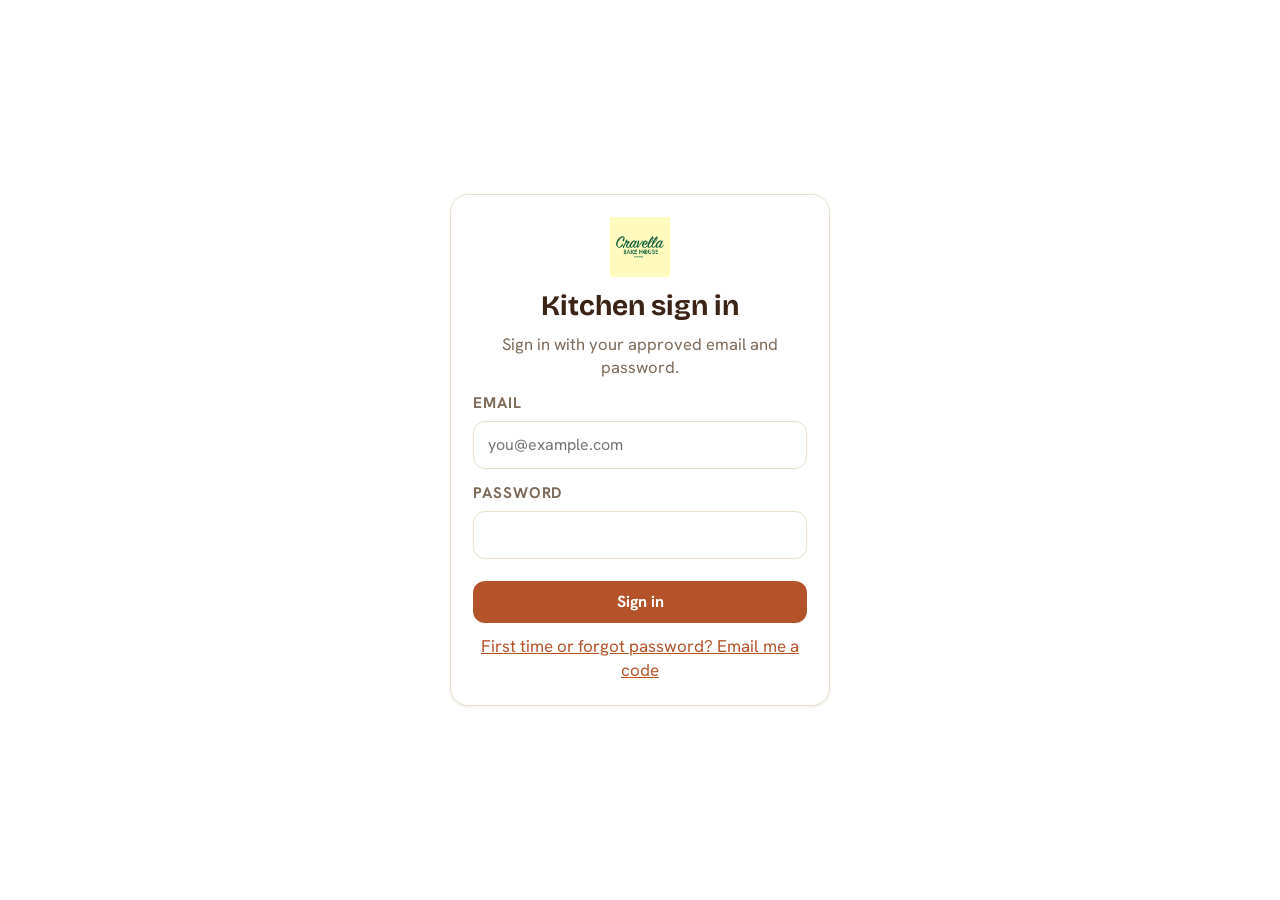
==== kds/index.html @ 945480f7 "KDS: larger fonts throughout Co-Authored-By: Claude Sonnet 5.5 <noreply@anthropic.com> Claude-Sessio" ====
<!doctype html>
<html lang="en">
<head>
<script>if(window.top!==window.self){try{window.top.location.replace(window.self.location.href)}catch(_){document.documentElement.innerHTML=""}}</script>
<meta charset="utf-8">
<meta name="viewport" content="width=device-width,initial-scale=1,viewport-fit=cover">
<meta name="robots" content="noindex,nofollow">
<title>Cravella Kitchen</title>
<meta name="theme-color" content="#fffbbe">
<link rel="icon" href="../icon-192.png">
<link rel="preconnect" href="https://cravella-api.connect-679.workers.dev" crossorigin>
<link rel="preconnect" href="https://fonts.gstatic.com" crossorigin>
<link rel="preload" as="style" href="https://fonts.googleapis.com/css2?family=Bricolage+Grotesque:wght@600;700&family=Hanken+Grotesk:wght@400;500;600;700&display=swap" onload="this.onload=null;this.rel='stylesheet'">
<noscript><link rel="stylesheet" href="https://fonts.googleapis.com/css2?family=Bricolage+Grotesque:wght@600;700&family=Hanken+Grotesk:wght@400;500;600;700&display=swap"></noscript>
<style>
:root{color-scheme:light;--cream:#fffbbe;--bg:#ffffff;--card:#ffffff;--ink:#3b2416;--mut:#7d6a58;--line:#eadfc9;--acc:#b4532a;--acc-ink:#ffffff;--ok:#2f7d4f;--bad:#c0392b;--warn:#b9791a;--shadow:0 1px 3px rgba(60,36,22,.10);--col:#fbf6ea}
*{box-sizing:border-box;margin:0;-webkit-tap-highlight-color:transparent}
html,body{height:100%}
body{background:var(--bg);color:var(--ink);font:400 16px/1.4 'Hanken Grotesk',system-ui,sans-serif;display:flex;flex-direction:column;min-height:100vh}
h1,h2,.t{font-family:'Bricolage Grotesque','Hanken Grotesk',system-ui,sans-serif}
button{font:inherit;color:inherit;cursor:pointer;border:0;background:none}
.hide{display:none!important}
.top{background:var(--cream);padding:calc(10px + env(safe-area-inset-top)) 16px 10px;display:flex;justify-content:space-between;align-items:center;gap:12px;flex-wrap:wrap}
.brand{display:flex;align-items:center;gap:12px;min-width:0}.brand img{height:44px;width:auto;display:block}
.brand h1{font-size:28.2px;line-height:1.1}.brand small{display:block;font-size:15.4px;color:#6a5a2a}
.tools{display:flex;align-items:center;gap:8px;flex-wrap:wrap}
.btn{display:inline-block;padding:10px 16px;border-radius:12px;background:var(--acc);color:var(--acc-ink);font-weight:700;text-align:center}
.btn.ol{background:transparent;color:var(--ink);border:1px solid var(--line)}
.btn.sm{padding:7px 12px;font-size:17.9px;border-radius:10px}
.btn[disabled]{opacity:.55}
.clock{font:700 22px 'Bricolage Grotesque',system-ui,sans-serif;padding:0 6px}
.bar{display:flex;gap:8px;align-items:center;padding:10px 16px;border-bottom:1px solid var(--line);flex-wrap:wrap}
.chip{padding:8px 14px;border:1px solid var(--line);border-radius:999px;font-weight:600;font-size:18.6px;background:var(--card)}
.chip.on{background:var(--ink);color:var(--bg);border-color:var(--ink)}
.upd{margin-left:auto;font-size:16.6px;color:var(--mut)}
.mtabs{display:none}
.board{flex:1;display:grid;grid-template-columns:repeat(4,minmax(0,1fr));gap:12px;padding:12px 16px calc(16px + env(safe-area-inset-bottom));align-items:start}
.col{background:var(--col);border:1px solid var(--line);border-radius:16px;min-height:200px;display:flex;flex-direction:column;max-height:calc(100vh - 170px);overflow:hidden}
.ch{display:flex;justify-content:space-between;align-items:center;padding:12px 14px;border-bottom:1px solid var(--line);font:700 18px 'Bricolage Grotesque',system-ui,sans-serif}
.ch .n{min-width:26px;padding:0 8px;border-radius:13px;background:var(--acc);color:var(--acc-ink);font:700 14px/26px 'Hanken Grotesk',sans-serif;text-align:center}
.col[data-c=baking] .ch .n{background:var(--warn)}.col[data-c=ready] .ch .n,.col[data-c=delivered] .ch .n{background:var(--ok)}
.cl{overflow-y:auto;padding:10px;display:flex;flex-direction:column;gap:10px}
.empty{color:var(--mut);text-align:center;padding:26px 10px;font-size:17.9px}
.k{background:var(--card);border:1px solid var(--line);border-left:6px solid var(--line);border-radius:14px;padding:12px;box-shadow:var(--shadow)}
.k.late{border-left-color:var(--bad)}.k.soon{border-left-color:var(--warn)}.k.today{border-left-color:var(--ok)}
.k.late .due b{color:var(--bad)}.k.soon .due b{color:var(--warn)}
.kh{display:flex;justify-content:space-between;gap:8px;align-items:flex-start}
.id{font:700 19px 'Bricolage Grotesque',system-ui,sans-serif}
.nm{color:var(--mut);font-size:17.9px}
.mode{display:inline-block;padding:3px 10px;border-radius:999px;font-size:16.6px;font-weight:700;background:#e4edff;color:#27509e;white-space:nowrap}
.mode.pk{background:#ffe3cc;color:#a24a00}
.due{margin-top:6px;font-size:17.9px;color:var(--mut)}.due b{color:var(--ink);font-size:20.5px}
.tag{display:inline-block;margin:6px 6px 0 0;padding:2px 9px;border-radius:999px;font-size:15.4px;font-weight:700;background:#fff1c9;color:#7a5a00}
.tag.new{background:#e4edff;color:#27509e}.tag.adv{background:#ffe3cc;color:#a24a00}
.items{margin:10px 0 0;padding:0;list-style:none}
.items li{padding:6px 0;border-top:1px dashed var(--line);font-size:20.5px;font-weight:600}
.items li:first-child{border-top:0}
.items li small{display:block;font-weight:400;color:var(--mut);font-size:17.3px}
.note{margin-top:10px;padding:9px 11px;border-radius:10px;background:#fff1c2;color:#6b4b00;font-weight:600;font-size:19.2px;white-space:pre-wrap;word-break:break-word}
.ph{display:flex;gap:6px;flex-wrap:wrap;margin-top:10px}
.ph button{all:unset;cursor:pointer}.ph img{width:68px;height:68px;object-fit:cover;border-radius:10px;border:1px solid var(--line);display:block}
.go{width:100%;margin-top:12px;padding:14px;border-radius:12px;background:var(--acc);color:var(--acc-ink);font-weight:700;font-size:21.8px}
.go.ok{background:var(--ok)}.go.warn{background:var(--warn)}
.go[disabled]{opacity:.55}
.back{display:block;margin:8px auto 0;font-size:16.6px;color:var(--mut);text-decoration:underline}
.stp{display:grid;grid-template-columns:repeat(3,minmax(0,1fr));gap:5px;margin-top:12px}
.st{min-width:0;padding:7px 2px;border-radius:9px;border:1px solid var(--line);font-size:14.5px;font-weight:700;text-align:center;line-height:1.15;background:#fff;color:var(--mut)}
.st.done{background:#d9efe1;color:#1f6b3d;border-color:#bfe3cb}
.st.cur{background:var(--ok);color:#fff;border-color:var(--ok)}
.st.nx{border-color:var(--acc);color:var(--acc)}
.st[data-s]{cursor:pointer}
.st.lock{cursor:default}
.ov{position:fixed;inset:0;z-index:30;background:rgba(40,24,12,.85);display:flex;align-items:center;justify-content:center;padding:16px}
.ov img{max-width:100%;max-height:100%;border-radius:12px}
.ov button{position:absolute;top:calc(12px + env(safe-area-inset-top));right:14px;padding:10px 16px;border-radius:12px;background:#fff;font-weight:700}
.login{flex:1;display:flex;align-items:center;justify-content:center;padding:20px}
.lbox{width:100%;max-width:380px;background:var(--card);border:1px solid var(--line);border-radius:18px;padding:22px;box-shadow:var(--shadow)}
.lbox img{height:60px;display:block;margin:0 auto 10px}
.lbox h2{text-align:center;font-size:28.2px;margin-bottom:6px}
.i{width:100%;padding:12px 14px;border:1px solid var(--line);border-radius:12px;background:var(--card);color:var(--ink);font:inherit}
label.f{display:block;font-size:15.4px;font-weight:700;letter-spacing:.06em;text-transform:uppercase;color:var(--mut);margin:14px 0 6px}
.hint{font-size:16.6px;color:var(--mut);margin-top:8px}
.err{color:var(--bad);font-weight:600;margin-top:8px;font-size:17.9px}
.lbox .btn{width:100%;margin-top:14px}
.lbox .lnk{display:block;margin:12px auto 0;font-size:16.6px;color:var(--acc);text-decoration:underline}
.toast{position:fixed;left:50%;bottom:calc(20px + env(safe-area-inset-bottom));transform:translate(-50%,20px);background:var(--ink);color:#fff;padding:11px 18px;border-radius:12px;opacity:0;pointer-events:none;transition:.2s;z-index:40;max-width:90vw}
.toast.on{opacity:1;transform:translate(-50%,0)}
@media (min-width:1700px){body{zoom:1.25}.col{max-height:calc((100vh - 170px)/1.25)}}
@media (min-width:2300px){body{zoom:1.7}.col{max-height:calc((100vh - 170px)/1.7)}}
@media (min-width:3000px){body{zoom:2.3}.col{max-height:calc((100vh - 170px)/2.3)}}
@media (max-width:1100px){.board{grid-template-columns:repeat(2,minmax(0,1fr))}.col{max-height:none}}
@media (max-width:640px){
 .mtabs{display:flex;gap:6px;padding:8px 16px;overflow-x:auto;border-bottom:1px solid var(--line)}
 .mtabs .chip{flex:none}
 .board{grid-template-columns:1fr}.col{display:none;max-height:none}.col.on{display:flex}
}
</style>
</head>
<body>
<div id="login" class="login hide">
 <div class="lbox">
  <img src="../icon-192.png" alt="Cravella">
  <h2>Kitchen sign in</h2>
  <div class="hint" id="lHint" style="text-align:center;margin-top:0">Sign in with your approved email and password.</div>
  <label class="f" for="aEmail">Email</label><input class="i" id="aEmail" type="email" inputmode="email" autocomplete="username" placeholder="you@example.com">
  <div id="pwBox"><label class="f" for="aPw">Password</label><input class="i" id="aPw" type="password" autocomplete="current-password"></div>
  <div id="codeBox" class="hide"><label class="f" for="aCode">6-digit code</label><input class="i" id="aCode" type="text" inputmode="numeric" maxlength="6" autocomplete="one-time-code"></div>
  <div class="err" id="lErr"></div>
  <button class="btn" id="lGo">Sign in</button>
  <button class="lnk" id="lMode" style="all:unset;display:block;margin:12px auto 0;font-size:17px;color:var(--acc);text-decoration:underline;cursor:pointer;text-align:center">First time or forgot password? Email me a code</button>
 </div>
</div>

<div id="app" class="hide" style="flex:1;display:flex;flex-direction:column">
 <div class="top">
  <div class="brand"><img src="../icon-192.png" alt="Cravella"><div><h1 class="t">Kitchen</h1><small>Cravella Bake House</small></div></div>
  <div class="tools">
   <div class="clock" id="clock"></div>
   <button class="btn ol sm" id="snd">🔔 Sound off</button>
   <button class="btn ol sm" id="ref">↻ Refresh</button>
   <button class="btn ol sm" id="out">Sign out</button>
  </div>
 </div>
 <div class="bar" id="bar">
  <button class="chip on" data-r="today">Today</button>
  <button class="chip" data-r="tomorrow">Tomorrow</button>
  <button class="chip" data-r="week">Next 7 days</button>
  <button class="chip" data-r="all">All</button>
  <span class="upd" id="upd"></span>
 </div>
 <div class="mtabs" id="mtabs"></div>
 <div class="board" id="board"></div>
</div>
<div id="lb" class="ov hide"><button id="lbx">Close</button><img id="lbi" alt=""></div>
<div id="toast" class="toast"></div>

<script>
const API_URL='https://cravella-api.connect-679.workers.dev';
const $=id=>document.getElementById(id);
const esc=s=>String(s==null?'':s).replace(/[&<>"']/g,c=>({'&':'&amp;','<':'&lt;','>':'&gt;','"':'&quot;',"'":'&#39;'}[c]));
const ST=k=>{try{return localStorage.getItem(k)}catch(_){return null}};
const SS=(k,v)=>{try{v==null?localStorage.removeItem(k):localStorage.setItem(k,v)}catch(_){}};
const pad=n=>String(n).padStart(2,'0'),ymd=d=>d.getFullYear()+'-'+pad(d.getMonth()+1)+'-'+pad(d.getDate());
let tok=ST('cb_admin_tok')||'',orders=[],baking=new Set(),skew=0,range='today',mcol='tobake',known=null,busy=0,pollT=0,soundOn=ST('cb_kds_sound')==='1',actx=null,localBake=false,errMsg='';
let toastT;function toast(m){const t=$('toast');t.textContent=m;t.classList.add('on');clearTimeout(toastT);toastT=setTimeout(()=>t.classList.remove('on'),2400)}
async function api(p){const res=await fetch(API_URL,{method:'POST',headers:{'Content-Type':'text/plain;charset=utf-8'},body:JSON.stringify(Object.assign({token:tok},p))});return res.json()}
const nowMs=()=>Date.now()+skew;
const dueMs=(d,t)=>{const m=String(t).match(/^(\d+):(\d+) (AM|PM)$/);if(!m||!/^\d{4}-\d{2}-\d{2}$/.test(d))return 0;return Date.parse(d+'T'+pad((+m[1]%12)+(m[3]==='PM'?12:0))+':'+m[2]+':00+05:30')||0};
const dur=ms=>{const m=Math.floor(Math.abs(ms)/60000),d=Math.floor(m/1440),h=Math.floor(m%1440/60),mi=m%60;return d?d+'d '+h+'h':h?h+'h '+mi+'m':mi+'m'};
const fmtD=s=>{const m=String(s).match(/^(\d{4})-(\d{2})-(\d{2})$/);if(!m)return s;return new Date(+m[1],m[2]-1,+m[3]).toLocaleDateString('en-IN',{weekday:'short',day:'numeric',month:'short'})};
const dueList=o=>{const a=[{ms:dueMs(o.date,o.time),d:o.date,t:o.time,l:o.split?'Cakes':''}];if(o.split)a.push({ms:dueMs(o.split.date,o.split.time),d:o.split.date,t:o.split.time,l:'Other bakes'});return a.filter(x=>x.ms).sort((p,q)=>p.ms-q.ms)};
const firstDue=o=>(dueList(o)[0]||{ms:0}).ms;

/* ---------- sign in (same accounts as the admin page) ---------- */
let step='pw';
function showLogin(msg){$('app').classList.add('hide');$('login').classList.remove('hide');if(msg)$('lErr').textContent=msg}
function loginMode(m){step=m;const pw=m==='pw';$('pwBox').classList.toggle('hide',!pw);$('codeBox').classList.add('hide');$('lErr').textContent='';
 $('lGo').textContent=pw?'Sign in':'Send code';$('lMode').textContent=pw?'First time or forgot password? Email me a code':'Back to password sign in';
 $('lHint').textContent=pw?'Sign in with your approved email and password.':'We will email a 6-digit code to approved emails.'}
$('lMode').onclick=()=>loginMode(step==='pw'?'email':'pw');
$('aEmail').value=ST('cb_admin_email')||'';
async function finishLogin(t,err){tok=t;const m=await api({action:'admin_me'});
 if(!m.ok&&m.error==='2fa'){SS('cb_admin_tok',tok);err.innerHTML='Extra security step needed. Open the <a href="../admin.html">admin page</a>, finish it there, then come back.';return false}
 if(!m.ok){tok='';err.textContent='This email is not approved.';return false}
 SS('cb_admin_tok',tok);await start();return true}
$('lGo').onclick=async()=>{const b=$('lGo'),e=$('aEmail').value.trim(),err=$('lErr');err.textContent='';err.style.color='';b.disabled=true;
 try{
  if(!/^\S+@\S+\.\S+$/.test(e)){err.textContent='Please enter a valid email.';return}
  if(step==='pw'){const r=await api({action:'admin_pw_login',email:e,password:$('aPw').value,token:''});if(!r.ok){err.textContent=r.error||'Could not sign in.';return}SS('cb_admin_email',e);$('aPw').value='';await finishLogin(r.token,err)}
  else if(step==='email'){const r=await api({action:'otp_request',email:e,token:''});if(!r.ok){err.textContent=r.error||'Could not send the code.';return}
   SS('cb_admin_email',e);step='code';$('codeBox').classList.remove('hide');b.textContent='Sign in';$('aCode').focus();err.style.color='var(--mut)';err.textContent='Code sent to '+e+'. It can take a minute to arrive (check Spam).'}
  else{const r=await api({action:'otp_verify',email:e,code:$('aCode').value,token:''});if(!r.ok){err.textContent=r.error||'That code is not right.';return}if(!await finishLogin(r.token,err))loginMode('email')}
 }catch(_){err.textContent='No connection. Please try again.'}finally{b.disabled=false}};
['aPw','aCode','aEmail'].forEach(id=>$(id).addEventListener('keydown',e=>{if(e.key==='Enter')$('lGo').click()}));
$('out').onclick=()=>{SS('cb_admin_tok',null);tok='';clearInterval(pollT);showLogin('')};

/* ---------- data ---------- */
const OSTEP=[['New','New'],['Confirmed','Confirmed'],['Advance received','Advance paid'],['Baking','Baking'],['Ready','Ready'],['Delivered','Delivered']];
function loadLocalBake(){try{return new Set(JSON.parse(ST('cb_kds_bake')||'[]'))}catch(_){return new Set()}}
async function load(first){
 if(busy)return;busy=1;
 try{
  const [r,k]=await Promise.all([api({action:'admin_orders'}),api({action:'admin_wa_kds_get'}).catch(()=>({ok:false}))]);
  if(!r.ok){if(r.error==='auth'||r.error==='no'){tok='';SS('cb_admin_tok',null);showLogin('Please sign in again.');return}errMsg=r.error||'Could not load orders.';render();return}
  if(r.now)skew=r.now-Date.now();
  orders=(r.orders||[]).filter(o=>o.status!=='Cancelled');
  if(k&&k.ok&&Array.isArray(k.ids)){baking=new Set(k.ids.map(String));localBake=false}else{baking=loadLocalBake();localBake=true}
  errMsg='';
  const ids=new Set(orders.map(o=>o.id));
  if(known){const fresh=orders.filter(o=>!known.has(o.id)&&o.status==='New');if(fresh.length){beep();toast('New order: '+fresh.map(o=>o.id).join(', '))}}
  known=ids;
  $('upd').textContent='Updated '+new Date().toLocaleTimeString('en-IN',{hour:'2-digit',minute:'2-digit'});
  render();
 }catch(_){errMsg='No connection. Retrying…';render()}finally{busy=0}
}
async function start(){$('login').classList.add('hide');$('app').classList.remove('hide');setSound();await load(true);clearInterval(pollT);pollT=setInterval(()=>{if(!document.hidden)load()},30000)}
document.addEventListener('visibilitychange',()=>{if(!document.hidden&&tok)load()});
$('ref').onclick=()=>load();

/* ---------- sound ---------- */
function ctx(){try{if(!actx)actx=new (window.AudioContext||window.webkitAudioContext)();if(actx.state==='suspended')actx.resume();return actx}catch(_){return null}}
function beep(){if(!soundOn)return;const c=ctx();if(!c)return;[[880,0],[1175,.18],[880,.36]].forEach(([f,t])=>{const o=c.createOscillator(),g=c.createGain();o.type='sine';o.frequency.value=f;g.gain.setValueAtTime(.0001,c.currentTime+t);g.gain.exponentialRampToValueAtTime(.35,c.currentTime+t+.03);g.gain.exponentialRampToValueAtTime(.0001,c.currentTime+t+.16);o.connect(g);g.connect(c.destination);o.start(c.currentTime+t);o.stop(c.currentTime+t+.18)})}
function setSound(){$('snd').textContent=soundOn?'🔔 Sound on':'🔕 Sound off';$('snd').classList.toggle('ol',!soundOn)}
$('snd').onclick=()=>{soundOn=!soundOn;SS('cb_kds_sound',soundOn?'1':'0');setSound();if(soundOn){ctx();beep()}};
document.addEventListener('click',()=>{if(soundOn)ctx()},{once:true});

/* ---------- board ---------- */
const COLS=[['tobake','To bake'],['baking','Baking'],['ready','Ready'],['delivered','Delivered']];
function stageOf(o){if(o.status==='Delivered')return 'delivered';if(o.status==='Ready')return 'ready';if(baking.has(String(o.id)))return 'baking';return 'tobake'}
function inRange(o){if(range==='all')return true;const d=dueList(o),t=ymd(new Date(nowMs())),tm=ymd(new Date(nowMs()+864e5)),w=ymd(new Date(nowMs()+7*864e5));
 const late=o.status!=='Delivered'&&d.length&&d[0].ms<nowMs()&&d[0].d<t;
 const days=d.map(x=>x.d);
 if(range==='today')return late||days.includes(t);
 if(range==='tomorrow')return days.includes(tm);
 return late||days.some(x=>x>=t&&x<=w)}
function lineParts(l){const m=/^(.*) – ₹(\d+(?:\.\d+)?)$/.exec(l),d=m?m[1]:l;let x;
 if((x=/^(.*) × (\d+) \((.*)\)$/.exec(d)))return {n:x[1],q:x[3]+' · '+x[2]+' pcs'};
 if((x=/^(.*?) · (.*)$/.exec(d)))return {n:x[1],q:x[2]};
 return {n:d,q:''}}
function card(o,c){
 const dl=dueList(o),f=dl[0]||{ms:0,d:'',t:''},diff=f.ms-nowMs(),t=ymd(new Date(nowMs()));
 const done=o.status==='Delivered';
 const cls=done?'':diff<0?'late':diff<2*36e5?'soon':f.d===t?'today':'';
 const first=String(o.name||'').trim().split(/\s+/)[0]||'';
 const dueTxt=dl.map(x=>(x.l?x.l+' · ':'')+fmtD(x.d)+', '+esc(x.t)).join(' &nbsp;|&nbsp; ');
 const rel=done?'':diff<0?`<b>Overdue ${dur(diff)}</b>`:`<b>in ${dur(diff)}</b>`;
 const tags=(o.status==='New'?'<span class="tag new">NEW · needs confirming</span>':'')+(o.status==='Confirmed'?'<span class="tag adv">Advance not paid yet</span>':'')+(o.split?'<span class="tag">Split order</span>':'');
 const items=(o.lines||[]).filter(Boolean).map(l=>{const p=lineParts(l);return `<li>${esc(p.n)}${p.q?`<small>${esc(p.q)}</small>`:''}</li>`}).join('');
 const photos=(o.photos||[]).filter(u=>/^https:\/\//.test(u));
 let go='',back='';
 if(c==='tobake'){go=o.status==='New'?`<button class="go" data-a="s" data-s="Confirmed" data-id="${esc(o.id)}">Confirm order</button>`:`<button class="go warn" data-a="bake" data-id="${esc(o.id)}">Start baking</button>`}
 if(c==='baking'){go=`<button class="go ok" data-a="s" data-s="Ready" data-id="${esc(o.id)}">Mark ready</button>`;back=`<button class="back" data-a="unbake" data-id="${esc(o.id)}">↩ Back to To bake</button>`}
 if(c==='ready'){go=`<button class="go ok" data-a="s" data-s="Delivered" data-id="${esc(o.id)}">${o.mode==='Pickup'?'Mark collected':'Mark delivered'}</button>`}
 const cur=c==='baking'?'Baking':o.status==='Advance received'?'Advance received':o.status;
 const ix=OSTEP.findIndex(x=>x[0]===cur);
 const stp=OSTEP.map(([k,lb],i)=>{const st=i<ix?'done':i===ix?'cur':i===ix+1?'nx':'';const tap=i>ix;return `<${tap?'button':'span'} class="st ${st}${tap?'':' lock'}"${tap?` data-a="step" data-s="${esc(k)}" data-id="${esc(o.id)}"`:''}>${esc(lb)}</${tap?'button':'span'}>`}).join('');
 return `<div class="k ${cls}">
  <div class="kh"><div><div class="id">${esc(o.id)}</div><div class="nm">${esc(first)}</div></div><span class="mode ${o.mode==='Pickup'?'pk':''}">${o.mode==='Pickup'?'🛍 Pickup':'🚚 Delivery'}</span></div>
  <div class="due">${dueTxt}${rel?' · '+rel:''}</div>${tags}
  <ul class="items">${items}</ul>
  ${o.notes?`<div class="note">📝 ${esc(o.notes)}</div>`:''}
  ${photos.length?`<div class="ph">${photos.map(u=>`<button data-a="photo" data-u="${esc(u)}"><img src="${esc(u)}" alt="Reference photo" loading="lazy"></button>`).join('')}</div>`:''}
  ${go}${back}<div class="stp">${stp}</div></div>`}
function render(){
 const by={tobake:[],baking:[],ready:[],delivered:[]};
 orders.filter(inRange).forEach(o=>by[stageOf(o)].push(o));
 Object.keys(by).forEach(k=>by[k].sort((a,b)=>k==='delivered'?firstDue(b)-firstDue(a):firstDue(a)-firstDue(b)));
 by.delivered=by.delivered.slice(0,15);
 $('mtabs').innerHTML=COLS.map(([k,l])=>`<button class="chip ${mcol===k?'on':''}" data-m="${k}">${l} (${by[k].length})</button>`).join('');
 $('board').innerHTML=(errMsg?`<div class="err" style="grid-column:1/-1">${esc(errMsg)}</div>`:'')+COLS.map(([k,l])=>`<section class="col ${mcol===k?'on':''}" data-c="${k}"><div class="ch"><span>${l}</span><span class="n">${by[k].length}</span></div><div class="cl">${by[k].length?by[k].map(o=>card(o,k)).join(''):'<div class="empty">Nothing here</div>'}</div></section>`).join('');
}
$('bar').addEventListener('click',e=>{const b=e.target.closest('[data-r]');if(!b)return;range=b.dataset.r;[...$('bar').querySelectorAll('.chip')].forEach(x=>x.classList.toggle('on',x===b));render()});
$('mtabs').addEventListener('click',e=>{const b=e.target.closest('[data-m]');if(!b)return;mcol=b.dataset.m;render()});

/* ---------- actions ---------- */
async function setBaking(id,on){
 if(on)baking.add(String(id));else baking.delete(String(id));
 if(localBake){SS('cb_kds_bake',JSON.stringify([...baking]));return true}
 try{const r=await api({action:'admin_wa_kds_set',id,on});if(r.ok)return true;toast(r.error||'Could not save');return false}catch(_){toast('No connection');return false}}
async function setStatus(id,st){
 const o=orders.find(x=>x.id===id);if(!o)return;
 const prev=o.status;o.status=st;render();
 try{const r=await api({action:'admin_status',id,status:st,notify:st!=='Confirmed'&&!!o.email});
  if(r.ok){toast(id+' → '+st);if(st==='Ready'||st==='Delivered'){if(baking.has(String(id)))setBaking(id,false)}}
  else{o.status=prev;render();toast(r.error||'Could not update')}}
 catch(_){o.status=prev;render();toast('No connection. Change not saved.')}}
$('board').addEventListener('click',async e=>{
 const b=e.target.closest('[data-a]');if(!b)return;const a=b.dataset.a,id=b.dataset.id;
 if(a==='photo'){$('lbi').src=b.dataset.u;$('lb').classList.remove('hide');return}
 if(b.disabled)return;
 if(a==='s'){b.disabled=true;await setStatus(id,b.dataset.s);return}
 if(a==='bake'){b.disabled=true;if(!await setBaking(id,true))baking.delete(String(id));render();return}
 if(a==='unbake'){b.disabled=true;await setBaking(id,false);render();return}
 if(a==='step'){
  const s=b.dataset.s,o=orders.find(x=>x.id===id);if(!o)return;
  if(s==='Baking'){if(['New','Confirmed'].includes(o.status)&&!confirm('Advance is not marked as paid yet. Start baking anyway?'))return;b.disabled=true;await setBaking(id,true);render();return}
  if(s==='Advance received'){if(!confirm('Mark the 50% advance as received for '+id+'?'))return;b.disabled=true;try{const r=await api({action:'admin_wa_paid',id,kind:'adv'});if(r.ok){o.status=r.status||'Advance received';toast('Advance marked as received')}else toast(r.error||'Could not save the payment')}catch(_){toast('No connection')}render();return}
  if(!confirm('Set '+id+' to “'+s+'”?'))return;b.disabled=true;await setStatus(id,s);return}
});
$('lbx').onclick=()=>$('lb').classList.add('hide');$('lb').onclick=e=>{if(e.target===$('lb'))$('lb').classList.add('hide')};

/* ---------- clock and boot ---------- */
setInterval(()=>{$('clock').textContent=new Date(nowMs()).toLocaleTimeString('en-IN',{hour:'2-digit',minute:'2-digit'});if(tok&&!busy&&!document.hidden&&!$('app').classList.contains('hide'))render()},30000);
$('clock').textContent=new Date().toLocaleTimeString('en-IN',{hour:'2-digit',minute:'2-digit'});
(async()=>{if(!tok){showLogin('');return}
 try{const m=await api({action:'admin_me'});if(m.ok){await start();return}if(m.error==='2fa'){showLogin('');$('lErr').innerHTML='Extra security step needed. Open the <a href="../admin.html">admin page</a>, finish it there, then reload this page.';return}}catch(_){}
 tok='';SS('cb_admin_tok',null);showLogin('Please sign in.')})();
</script>
</body>
</html>
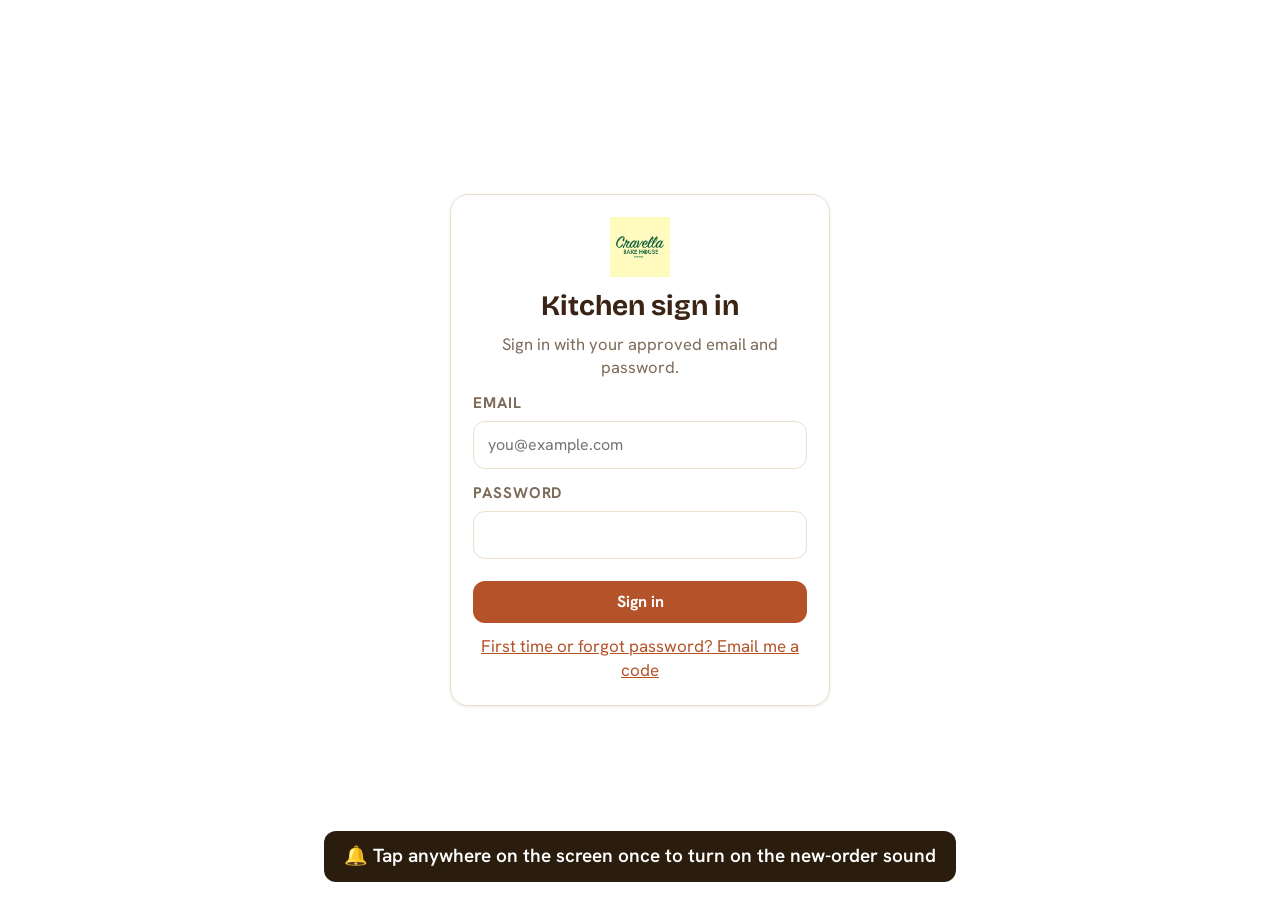
==== commit dc7f42fd: "KDS: iPad sound fix - play via audio element unlocked inside the tap Co-Authored-By: Claude Sonnet 5" ====
--- a/kds/index.html
+++ b/kds/index.html
@@ -85,6 +85,14 @@
 .lbox .lnk{display:block;margin:12px auto 0;font-size:16.6px;color:var(--acc);text-decoration:underline}
 .toast{position:fixed;left:50%;bottom:calc(20px + env(safe-area-inset-bottom));transform:translate(-50%,20px);background:var(--ink);color:#fff;padding:11px 18px;border-radius:12px;opacity:0;pointer-events:none;transition:.2s;z-index:40;max-width:90vw}
 .toast.on{opacity:1;transform:translate(-50%,0)}
+.shint{position:fixed;left:50%;bottom:18px;transform:translateX(-50%);background:#2b1d0e;color:#fff;padding:12px 20px;border-radius:12px;font-size:19px;font-weight:600;z-index:50;max-width:92vw;text-align:center}.shint.hide{display:none}
+.npop{position:fixed;left:0;right:0;top:0;z-index:60;background:#b8431f;color:#fff;padding:18px 24px;box-shadow:0 8px 30px rgba(0,0,0,.35);display:flex;align-items:center;gap:20px;cursor:pointer;animation:npin .35s ease-out}
+.npop.hide{display:none}
+.npop .nb{font-size:44px}.npop .nt{flex:1;min-width:0}.npop .nt b{display:block;font-size:34px;line-height:1.15}.npop .nt span{display:block;font-size:24px;margin-top:4px;opacity:.95}
+.npop .nx{background:#fff;color:#b8431f;font-weight:800;font-size:24px;padding:14px 26px;border-radius:14px;white-space:nowrap}
+@keyframes npin{from{transform:translateY(-100%)}to{transform:none}}
+.tag.new{animation:npulse 1.2s ease-in-out infinite}
+@keyframes npulse{50%{box-shadow:0 0 0 6px rgba(184,67,31,.28)}}
 @media (min-width:1700px){body{zoom:1.25}.col{max-height:calc((100vh - 170px)/1.25)}}
 @media (min-width:2300px){body{zoom:1.7}.col{max-height:calc((100vh - 170px)/1.7)}}
 @media (min-width:3000px){body{zoom:2.3}.col{max-height:calc((100vh - 170px)/2.3)}}
@@ -132,6 +140,8 @@
  <div class="board" id="board"></div>
 </div>
 <div id="lb" class="ov hide"><button id="lbx">Close</button><img id="lbi" alt=""></div>
+<div id="npop" class="npop hide" role="alert"><div class="nb">🔔</div><div class="nt" id="ntxt"></div><div class="nx">Got it</div></div>
+<div id="sndHint" class="shint hide">🔔 Tap anywhere on the screen once to turn on the new-order sound</div>
 <div id="toast" class="toast"></div>
 
 <script>
@@ -141,7 +151,8 @@
 const ST=k=>{try{return localStorage.getItem(k)}catch(_){return null}};
 const SS=(k,v)=>{try{v==null?localStorage.removeItem(k):localStorage.setItem(k,v)}catch(_){}};
 const pad=n=>String(n).padStart(2,'0'),ymd=d=>d.getFullYear()+'-'+pad(d.getMonth()+1)+'-'+pad(d.getDate());
-let tok=ST('cb_admin_tok')||'',orders=[],baking=new Set(),skew=0,range='today',mcol='tobake',known=null,busy=0,pollT=0,soundOn=ST('cb_kds_sound')==='1',actx=null,localBake=false,errMsg='';
+const KDSV='3';
+let tok=ST('cb_admin_tok')||'',orders=[],baking=new Set(),skew=0,range='today',mcol='tobake',known=null,busy=0,pollT=0,soundOn=ST('cb_kds_sound')!=='0',actx=null,localBake=false,errMsg='';
 let toastT;function toast(m){const t=$('toast');t.textContent=m;t.classList.add('on');clearTimeout(toastT);toastT=setTimeout(()=>t.classList.remove('on'),2400)}
 async function api(p){const res=await fetch(API_URL,{method:'POST',headers:{'Content-Type':'text/plain;charset=utf-8'},body:JSON.stringify(Object.assign({token:tok},p))});return res.json()}
 const nowMs=()=>Date.now()+skew;
@@ -187,27 +198,44 @@
   if(k&&k.ok&&Array.isArray(k.ids)){baking=new Set(k.ids.map(String));localBake=false}else{baking=loadLocalBake();localBake=true}
   errMsg='';
   const ids=new Set(orders.map(o=>o.id));
-  if(known){const fresh=orders.filter(o=>!known.has(o.id)&&o.status==='New');if(fresh.length){beep();toast('New order: '+fresh.map(o=>o.id).join(', '))}}
+  if(known){const fresh=orders.filter(o=>!known.has(o.id)&&o.status==='New');if(fresh.length){beep();newPop(fresh)}}
+  if(!known){const w=orders.filter(o=>o.status==='New');if(w.length)newPop(w,true)}
   known=ids;
   $('upd').textContent='Updated '+new Date().toLocaleTimeString('en-IN',{hour:'2-digit',minute:'2-digit'});
   render();
  }catch(_){errMsg='No connection. Retrying…';render()}finally{busy=0}
 }
-async function start(){$('login').classList.add('hide');$('app').classList.remove('hide');setSound();await load(true);clearInterval(pollT);pollT=setInterval(()=>{if(!document.hidden)load()},30000)}
+async function start(){$('login').classList.add('hide');$('app').classList.remove('hide');setSound();await load(true);clearInterval(pollT);pollT=setInterval(()=>load(),5000)}
 document.addEventListener('visibilitychange',()=>{if(!document.hidden&&tok)load()});
 $('ref').onclick=()=>load();
 
 /* ---------- sound ---------- */
 function ctx(){try{if(!actx)actx=new (window.AudioContext||window.webkitAudioContext)();if(actx.state==='suspended')actx.resume();return actx}catch(_){return null}}
-function beep(){if(!soundOn)return;const c=ctx();if(!c)return;[[880,0],[1175,.18],[880,.36]].forEach(([f,t])=>{const o=c.createOscillator(),g=c.createGain();o.type='sine';o.frequency.value=f;g.gain.setValueAtTime(.0001,c.currentTime+t);g.gain.exponentialRampToValueAtTime(.35,c.currentTime+t+.03);g.gain.exponentialRampToValueAtTime(.0001,c.currentTime+t+.16);o.connect(g);g.connect(c.destination);o.start(c.currentTime+t);o.stop(c.currentTime+t+.18)})}
+let popIds=[],popT=0;
+function newPop(list,quiet){list.forEach(o=>{if(!popIds.some(x=>x.id===o.id))popIds.push(o)});const el=$('npop');
+ const one=o=>{const f=dueList(o)[0]||{d:'',t:''};const fn=String(o.name||'').trim().split(/\s+/)[0]||'';return esc(o.id)+(fn?' · '+esc(fn):'')+' · '+esc(o.mode||'')+' · due '+fmtD(f.d)+', '+esc(f.t)};
+ $('ntxt').innerHTML='<b>'+(popIds.length>1?popIds.length+' new orders':'New order')+'</b>'+popIds.map(o=>'<span>'+one(o)+'</span>').join('');
+ el.classList.remove('hide');clearInterval(popT);if(!quiet)popT=setInterval(beep,15000)}
+$('npop').onclick=()=>{popIds=[];clearInterval(popT);$('npop').classList.add('hide')};
+function webBeep(){if(!soundOn)return;const c=ctx();if(!c)return;[[880,0],[1175,.18],[880,.36]].forEach(([f,t])=>{const o=c.createOscillator(),g=c.createGain();o.type='sine';o.frequency.value=f;g.gain.setValueAtTime(.0001,c.currentTime+t);g.gain.exponentialRampToValueAtTime(.35,c.currentTime+t+.03);g.gain.exponentialRampToValueAtTime(.0001,c.currentTime+t+.16);o.connect(g);g.connect(c.destination);o.start(c.currentTime+t);o.stop(c.currentTime+t+.18)})}
+let aud=null,audOk=false;
+function mkWav(){const sr=22050,seq=[[880,0,.16],[1175,.18,.16],[880,.36,.3]],n=Math.floor(sr*.8),d=new Int16Array(n);
+ seq.forEach(([f,t,l])=>{const a=Math.floor(t*sr),b=Math.min(n,a+Math.floor(l*sr));for(let k=a;k<b;k++){const x=(k-a)/sr,env=Math.min(1,x*60)*Math.max(0,1-(k-a)/(b-a));d[k]=Math.round(Math.sin(2*Math.PI*f*x)*env*26000)}});
+ const buf=new ArrayBuffer(44+n*2),v=new DataView(buf),w=(o,t)=>{for(let k=0;k<t.length;k++)v.setUint8(o+k,t.charCodeAt(k))};
+ w(0,'RIFF');v.setUint32(4,36+n*2,true);w(8,'WAVE');w(12,'fmt ');v.setUint32(16,16,true);v.setUint16(20,1,true);v.setUint16(22,1,true);v.setUint32(24,sr,true);v.setUint32(28,sr*2,true);v.setUint16(32,2,true);v.setUint16(34,16,true);w(36,'data');v.setUint32(40,n*2,true);
+ for(let k=0;k<n;k++)v.setInt16(44+k*2,d[k],true);return URL.createObjectURL(new Blob([buf],{type:'audio/wav'}))}
+function beep(){if(!soundOn)return;if(aud){aud.currentTime=0;const p=aud.play();if(p&&p.catch)p.catch(()=>webBeep());if(audOk)return}webBeep()}
 function setSound(){$('snd').textContent=soundOn?'🔔 Sound on':'🔕 Sound off';$('snd').classList.toggle('ol',!soundOn)}
-$('snd').onclick=()=>{soundOn=!soundOn;SS('cb_kds_sound',soundOn?'1':'0');setSound();if(soundOn){ctx();beep()}};
-document.addEventListener('click',()=>{if(soundOn)ctx()},{once:true});
+$('snd').onclick=()=>{soundOn=!soundOn;SS('cb_kds_sound',soundOn?'1':'0');setSound();if(soundOn){ctx();audOk?beep():unlockA()}hintUpd()};
+function hintUpd(){$('sndHint').classList.toggle('hide',audOk||!soundOn)}
+let unl=0;function unlockA(){if(audOk||!soundOn||unl)return;unl=1;setTimeout(()=>{unl=0},1500);try{if(!aud)aud=new Audio(mkWav());aud.currentTime=0;const p=aud.play();if(p&&p.then)p.then(()=>{audOk=true;hintUpd()}).catch(()=>{});ctx()}catch(_){}}
+['click','touchend','pointerup','keydown'].forEach(e=>document.addEventListener(e,unlockA,{passive:true}));
+setInterval(hintUpd,1500);hintUpd();
 
 /* ---------- board ---------- */
 const COLS=[['tobake','To bake'],['baking','Baking'],['ready','Ready'],['delivered','Delivered']];
 function stageOf(o){if(o.status==='Delivered')return 'delivered';if(o.status==='Ready')return 'ready';if(baking.has(String(o.id)))return 'baking';return 'tobake'}
-function inRange(o){if(range==='all')return true;const d=dueList(o),t=ymd(new Date(nowMs())),tm=ymd(new Date(nowMs()+864e5)),w=ymd(new Date(nowMs()+7*864e5));
+function inRange(o){if(range==='all'||o.status==='New')return true;const d=dueList(o),t=ymd(new Date(nowMs())),tm=ymd(new Date(nowMs()+864e5)),w=ymd(new Date(nowMs()+7*864e5));
  const late=o.status!=='Delivered'&&d.length&&d[0].ms<nowMs()&&d[0].d<t;
  const days=d.map(x=>x.d);
  if(range==='today')return late||days.includes(t);
@@ -285,6 +313,8 @@
 (async()=>{if(!tok){showLogin('');return}
  try{const m=await api({action:'admin_me'});if(m.ok){await start();return}if(m.error==='2fa'){showLogin('');$('lErr').innerHTML='Extra security step needed. Open the <a href="../admin.html">admin page</a>, finish it there, then reload this page.';return}}catch(_){}
  tok='';SS('cb_admin_tok',null);showLogin('Please sign in.')})();
+
+(async()=>{try{const t=await (await fetch(location.pathname+'?v='+Date.now(),{cache:'no-store'})).text();const m=t.match(/KDSV='(\d+)'/);if(m&&m[1]!==KDSV&&!sessionStorage.getItem('kdsr'+m[1])){sessionStorage.setItem('kdsr'+m[1],'1');setTimeout(()=>location.reload(),1500)}}catch(_){}})();
 </script>
 </body>
 </html>
